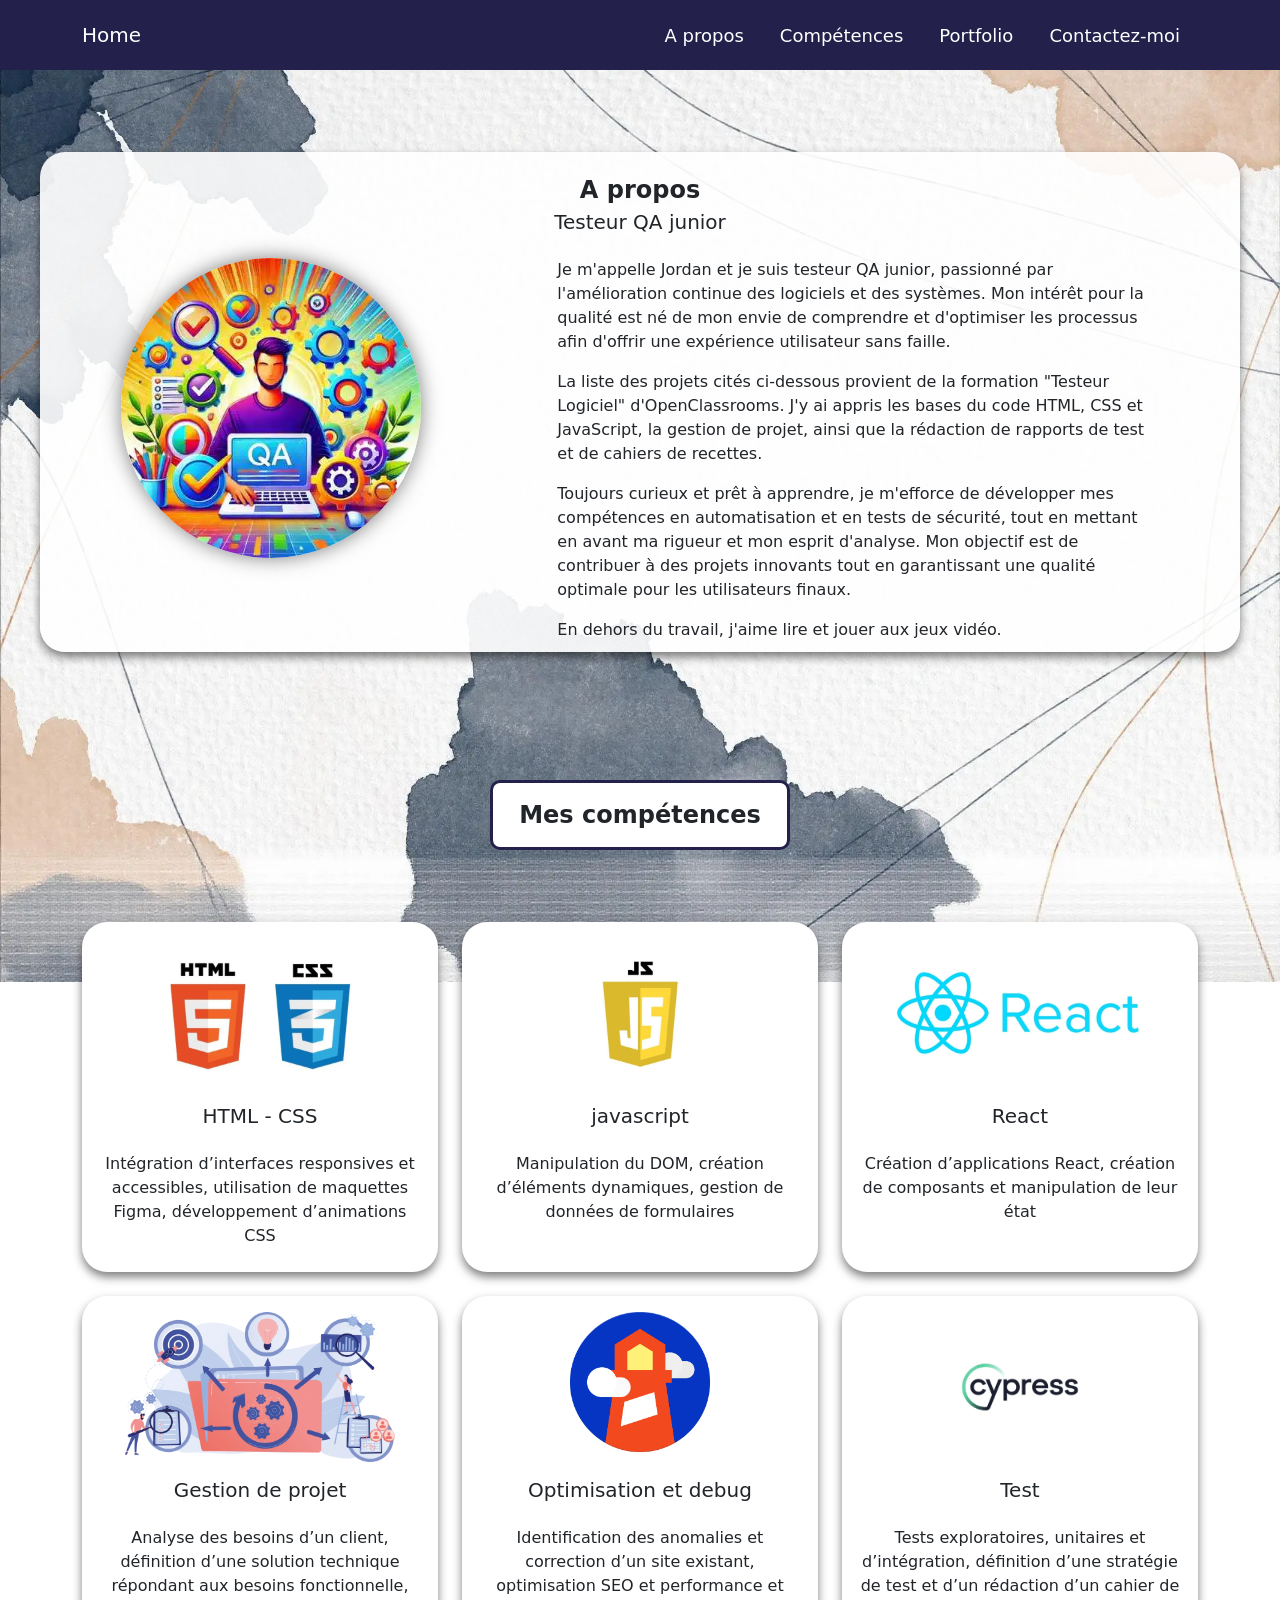
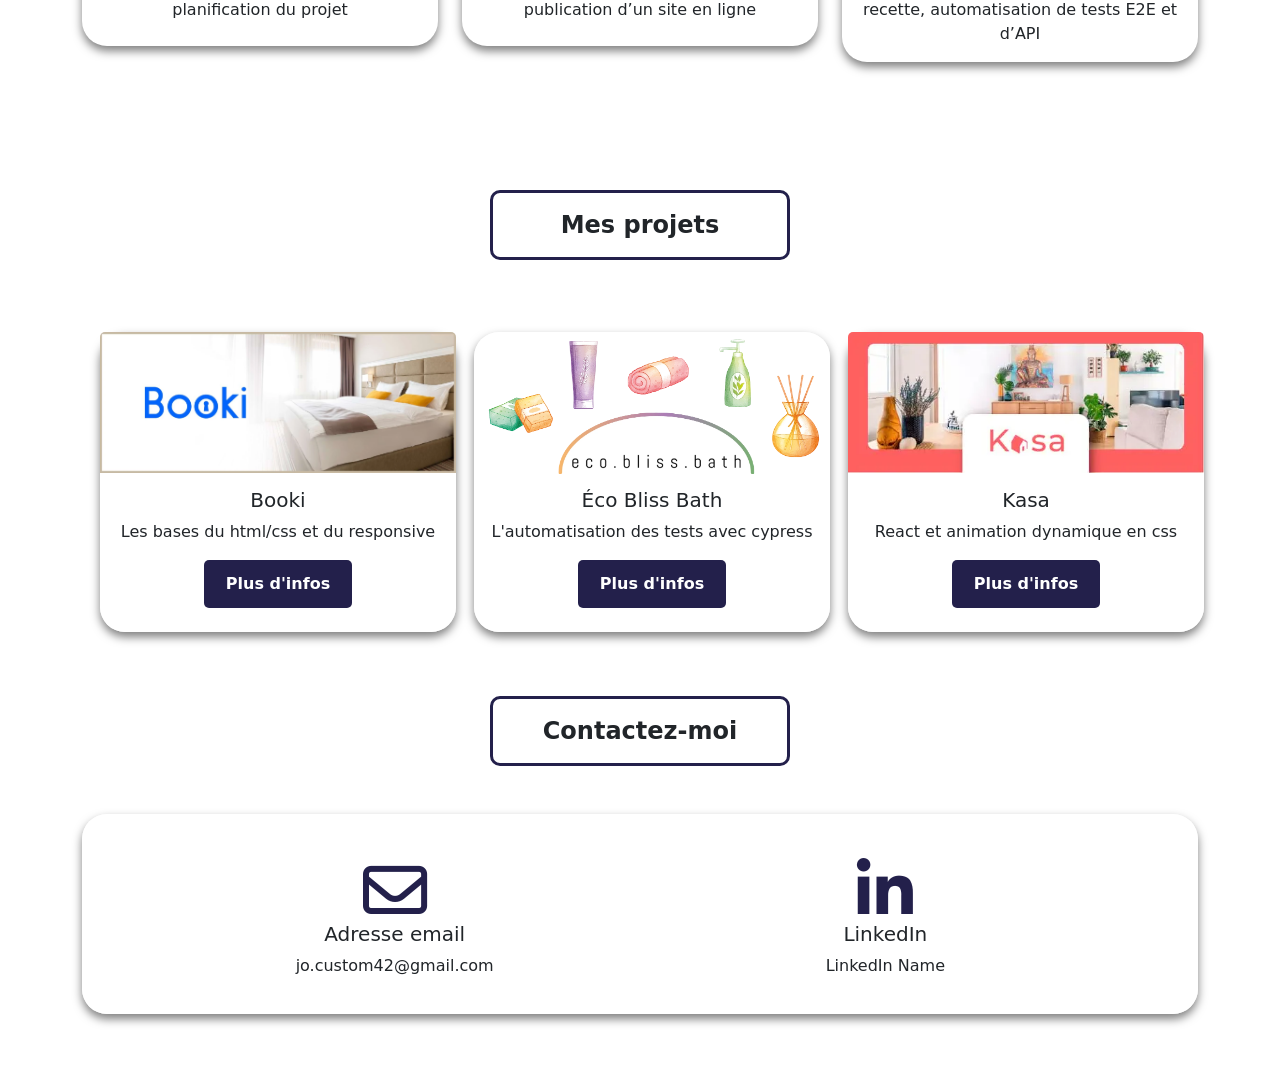
==== index.html @ 62132d64 "Update index.html" ====
<!DOCTYPE html>
<html lang="fr">
<head>
    <title>Portfolio de Jordan</title>
    <meta charset="utf-8">
    <meta name="viewport" content="width=device-width, initial-scale=1">
    <link rel="stylesheet" href="https://cdn.jsdelivr.net/npm/bootstrap@5.1.3/dist/css/bootstrap.min.css" media="print" onload="this.media='all'">
    <link rel="stylesheet" href="https://cdnjs.cloudflare.com/ajax/libs/font-awesome/6.0.0-beta3/css/all.min.css" media="print" onload="this.media='all'">
    <link rel="stylesheet" href="style.css">
    <meta
    name="description"
    content="portfolio qui à pour but de montrer les compétences apprise">
</head>
<body>
    <!-- navbar -->
    <nav class="navbar navbar-expand-lg fixed-top navbar-dark navbarScroll">
        <div class="container">
            <a class="navbar-brand" href="index.html">Home</a>
            <button class="navbar-toggler" type="button" data-bs-toggle="collapse"
                data-bs-target="#navbarSupportedContent" aria-controls="navbarSupportedContent" aria-expanded="false"
                aria-label="Toggle navigation">
                <span class="navbar-toggler-icon"></span>
            </button>
            <div class="collapse navbar-collapse" id="navbarSupportedContent">
                <ul class="navbar-nav ms-auto">
                    <li class="nav-item">
                        <a class="nav-link" href="#about">A propos</a>
                    </li>
                    <li class="nav-item">
                        <a class="nav-link" href="#skills">Compétences</a>
                    </li>
                    <li class="nav-item">
                        <a class="nav-link" href="#portfolio">Portfolio</a>
                    </li>
                    <li class="nav-item">
                        <a class="nav-link" href="#contact">Contactez-moi</a>
                    </li>
                </ul>

            </div>
        </div>
    </nav>
    <!-- about section-->
    <section class="about-container" id="about">
        <div class="container-custom mt-4 pt-4">
            <h2 class="text-center">A propos</h2>
            <h3 class="text-center">Testeur QA junior</h3>
            <div class="about row mt-4">
                <div class="col-lg-4">
                    <img src="./assets/images/profil-picture.webp" class="imageAboutPage" alt="photo de profil">
                </div>
                <div class="about-text row mt-3">
                    <p>
                        Je m'appelle Jordan et je suis testeur QA junior, passionné par l'amélioration continue des logiciels et des systèmes. Mon intérêt pour la qualité est né de mon envie de comprendre et d'optimiser les processus afin d'offrir une expérience utilisateur sans faille.  
                    </p>
                    <p>
                        La liste des projets cités ci-dessous provient de la formation "Testeur Logiciel" d'OpenClassrooms. J'y ai appris les bases du code HTML, CSS et JavaScript, la gestion de projet, ainsi que la rédaction de rapports de test et de cahiers de recettes.  
                    </p>
                    <p>
                        Toujours curieux et prêt à apprendre, je m'efforce de développer mes compétences en automatisation et en tests de sécurité, tout en mettant en avant ma rigueur et mon esprit d'analyse. Mon objectif est de contribuer à des projets innovants tout en garantissant une qualité optimale pour les utilisateurs finaux.  
                    </p>
                    <p>
                        En dehors du travail, j'aime lire et jouer aux jeux vidéo.  
                    </p>
                </div>
            </div>
        </div>
    </section>
    <!-- skills section-->
    <section id="skills">
        <div class="title-container container">
            <h2 class="text-center">Mes compétences</h2>
        </div>
    </section>
    <!-- portfolio section-->
    <section id="portfolio">
        <div class="container mt-3 title-container">
            <h2 class="text-center">Mes projets</h2>
        </div>
    </section>
    <footer>
    <!-- contact section-->
        <section id="contact">
            <div class="container mt-3 contactContent title-container ">
                <h2 class="text-center">Contactez-moi</h2>
                <div class="row contact-container">
                    <div class="col-lg-4 mt-4 contactColumn">
                        <a href="mailto:jo.custom42@gmail.com" aria-label="Envoyer un email à Jordan">
                            <i class="fa-regular fa-envelope fa-4x" aria-hidden="true"></i>
                        </a>
                        <h4>Adresse email</h4>
                        <p>jo.custom42@gmail.com</p>
                    </div>
                    <div class="col-lg-4 mt-4 contactColumn">
                        <i class="fa-brands fa-linkedin-in fa-4x"></i>
                        <h4>LinkedIn</h4>
                        <p>LinkedIn Name</p>
                    </div>
                </div>
            </div>
        </section>
    </footer>
    <!-- load javascript after loading all html content -->
    <script src="script/script.js" defer></script>

</body>

</html>
---- style.css ----
/******* GENERAL *******/

body {
    max-width: 1440px;
    margin: auto;
    padding: 0;
    background-image: url('./assets/images/background.webp');
    background-attachment: fixed; 
    background-size: cover;     
    background-position: center; 
    background-repeat: no-repeat; 
}
body h1, h2 {
    font-weight: 800;
    font-size: 24px;
}
body h3, h4, h5 {
    font-weight: 500;
    font-size: 20px;
}
/* spacing on all sections */
#about,
#skills,
#portfolio,
#contact
#Aperçu {
    margin-top: 4rem;
    margin-bottom: 4rem;
    padding-top: 4rem;
}
#skills h2,
#portfolio h2,
#contact h2, #Aperçu h2 {
    margin-bottom: 3rem;
}
#contact {
    padding-bottom: 4rem;
}
/* display background dark color on navbar scroll */
.navbarScroll.navbarDark {
    background-color: #23204b;
}
.navbar {
    margin: auto;
    margin-bottom: 25px;
    height: 70px;
    max-width: 1440px;
    background-color: #23204b;
}
.navbar-dark .navbar-nav .nav-link {
    color: white;
    margin: 0px 10px 0px 10px;
    font-size: 18px;
    font-weight: 400;
}
/* hero background image */
/* text css above hero image*/
.hero_title {
    font-size: 30px;
}
.hero_desc {
    font-size: 20px;
}
.hero-text {
    text-align: center;
    position: absolute;
    top: 50%;
    left: 50%;
    transform: translate(-50%, -50%);
    color: white;
}

/* about */
.imageAboutPage {
    height: 300px;
    width: 300px;
    border-radius: 50%;
    box-shadow: 0 0 20px rgba(0, 0, 0, 0.5);
}
#about .mt-3 {
    margin-top: 0px !important;
}
.about {
    display: flex;
    flex-direction: row;
    justify-content: space-around;
}
.about-text {
    max-width: 650px;
}
.container-custom {
    margin: auto;
    height: 500px;
    max-width: 1200px;
    background-color: rgba(255, 255, 255, 0.9);
    border-radius: 25px;
    box-shadow: 0 5px 10px rgba(0, 0, 0, 0.5);

}
.container-custom h2 {
    margin-bottom: 5px;
}
/* skills */
.title-container h2 {
    flex-wrap: wrap;
    align-items: center;
    display: flex;
    justify-content: center;
    margin: auto;
    height: 70px;
    width: 300px;
    background-color: rgba(255, 255, 255, 1);
    border-radius: 10px;
    border-style: solid;
    border-color: #23204b;

}
.skills-bloc {
    width: 33.333%;
}
.skillsText.card {
    height: 350px;
    cursor: pointer;
}
.skillsText img {
    width: 100%;
    height: 150px;
    object-fit: contain;
}
.card-title {
    margin-top: 15px;
    text-align: center;
}
.card-body {
    display: flex;
    flex-direction: column;
    background-color: white;
    box-shadow: 0 5px 10px rgba(0, 0, 0, 0.5);
    border-radius: 25px;
}
.card {
    background-color: transparent;
    border: none;
}
.card-text {
    text-align: center;
}
.skillsText.card {
    cursor:auto;
}
/* portfolio */
.portfolio-container {
    width: 356px;
    height: 300px;
    background-color: rgba(255, 255, 255, 0.9);
    border-radius: 25px;
    box-shadow: 0 5px 10px rgba(0, 0, 0, 0.5);

}
#portfolio p {
    text-align: center;
}
.img-container {
    width: 356px;
    height: 141px;
}
.text-center {
    margin-bottom: 10px;
}
.btn-animated {
    display: inline-block;
    padding: 10px 20px;
    font-size: 16px;
    font-weight: bold;
    color: white; 
    background-color: #23204b; 
    text-decoration: none;
    text-align: center;
    border: 2px solid transparent;
    border-radius: 5px;
    position: relative;
    overflow: hidden; 
    transition: color 0.4s ease, background-color 0.4s ease, border 0.4s ease;
    z-index: 1; 
}

.btn-animated::before {
    content: "";
    position: absolute;
    top: 0;
    left: 50%;
    width: 0;
    height: 100%;
    background-color: white; 
    transform: translateX(-50%);
    transition: width 0.4s ease;
    z-index: -1; 
}

.btn-animated:hover {
    color: #23204b; 
    border: 2px solid #23204b; 
}

.btn-animated:hover::before {
    width: 120%; /* Animation horizontale complète */
}

.btn-animated span {
    position: relative; /* Texte au premier plan */
    z-index: 2;
}

/* footer */
/* contact */
.contactColumn {
    display: flex;
    flex-direction: column;
    align-items: center;
}
.contactColumn i {
    color: #23204b;
}
.contact-container {
    margin: auto;
    height: 200px;
    max-width: 1200px;
    background-color: rgba(255, 255, 255, 0.9);
    border-radius: 25px;
    box-shadow: 0 5px 10px rgba(0, 0, 0, 0.5);
}
.row {
    display: flex;
    align-content: center;
    justify-content: space-evenly;
}
.contact-container a:hover {
    cursor: pointer;
}
.col-lg-4 {
    width: 356px;
}
 /* Page de projet */

.explication-container {
    margin-top: 120px;
    margin-bottom: 50px;
}
.info-btn {
    display: flex;
    align-items: center;
    justify-content: space-evenly;
    margin-bottom: 40px;
}
.info-btn a {
    width: 280px;
}








 /* Caroussel */
.caroussel-container {
    margin-bottom: 50px;
}
 #Slider {
    background-color: transparent;
    border-radius: 25px;
    width: 800px; /* Ajuste la largeur selon le conteneur */
    height: 700px; /* Ajuste la hauteur selon le conteneur */
    overflow: hidden; /* Empêche les débordements */
    position: relative; /* Positionne le contenu */
    display: flex;
    align-items: center;
    justify-content: center;
}

.imgslide {
    max-width: 100%; /* Limite la largeur à celle du slider */
    max-height: 100%; /* Limite la hauteur à celle du slider */
    object-fit: cover; /* Ajuste l'image sans la déformer */
    object-position: center; /* Centre l'image */
    transition: opacity 0.3s ease; /* Transition pour un effet visuel */
}

 .imgslide {
	display: none;
}

.imgslide.active {
	margin: auto;
	display: block;
}

#banner {
	display: flex;
	flex-direction: column;
	align-items: center;
	justify-content: center;
	width: 100%;
	max-width: 1440px;
	min-height: 470px;
	position: relative;
	margin: auto;
}
.banner-img {
	position: absolute;
	width: 100%;
	height: 100%;
	z-index: -1;
	object-fit: cover;
	object-position: center;
	margin: auto;
}
#banner .arrow {
	position: absolute;
}

#banner .arrow_left {
    height: 100px;
	left: 130px;
	cursor: pointer;
}
#banner .arrow_right {
    height: 100px;
	right: 130px;
	cursor: pointer;
}
 .dot {
    width: 15px;
    height: 15px;
    background-color: black;
    border-radius: 50%;
    display: inline-block;
    margin: 15px;
    cursor: pointer;
    transition: background-color 0.3s ease;
}

.dot.active {
    background-color: white;
    box-shadow: 0 5px 10px rgba(0, 0, 0, 0.5);
}
#banner .caption {
	font-family: 'Roboto Slab', sans-serif;
	font-weight: 900;
	font-size: 50px;
	line-height: 66px;
	color: white;
	text-shadow: 0 4px 4px rgba(0, 0, 0, 0.25);
	text-align: center;
}
#banner span {
	display: block;
	font-weight: 400;
	font-size: 30px;
}
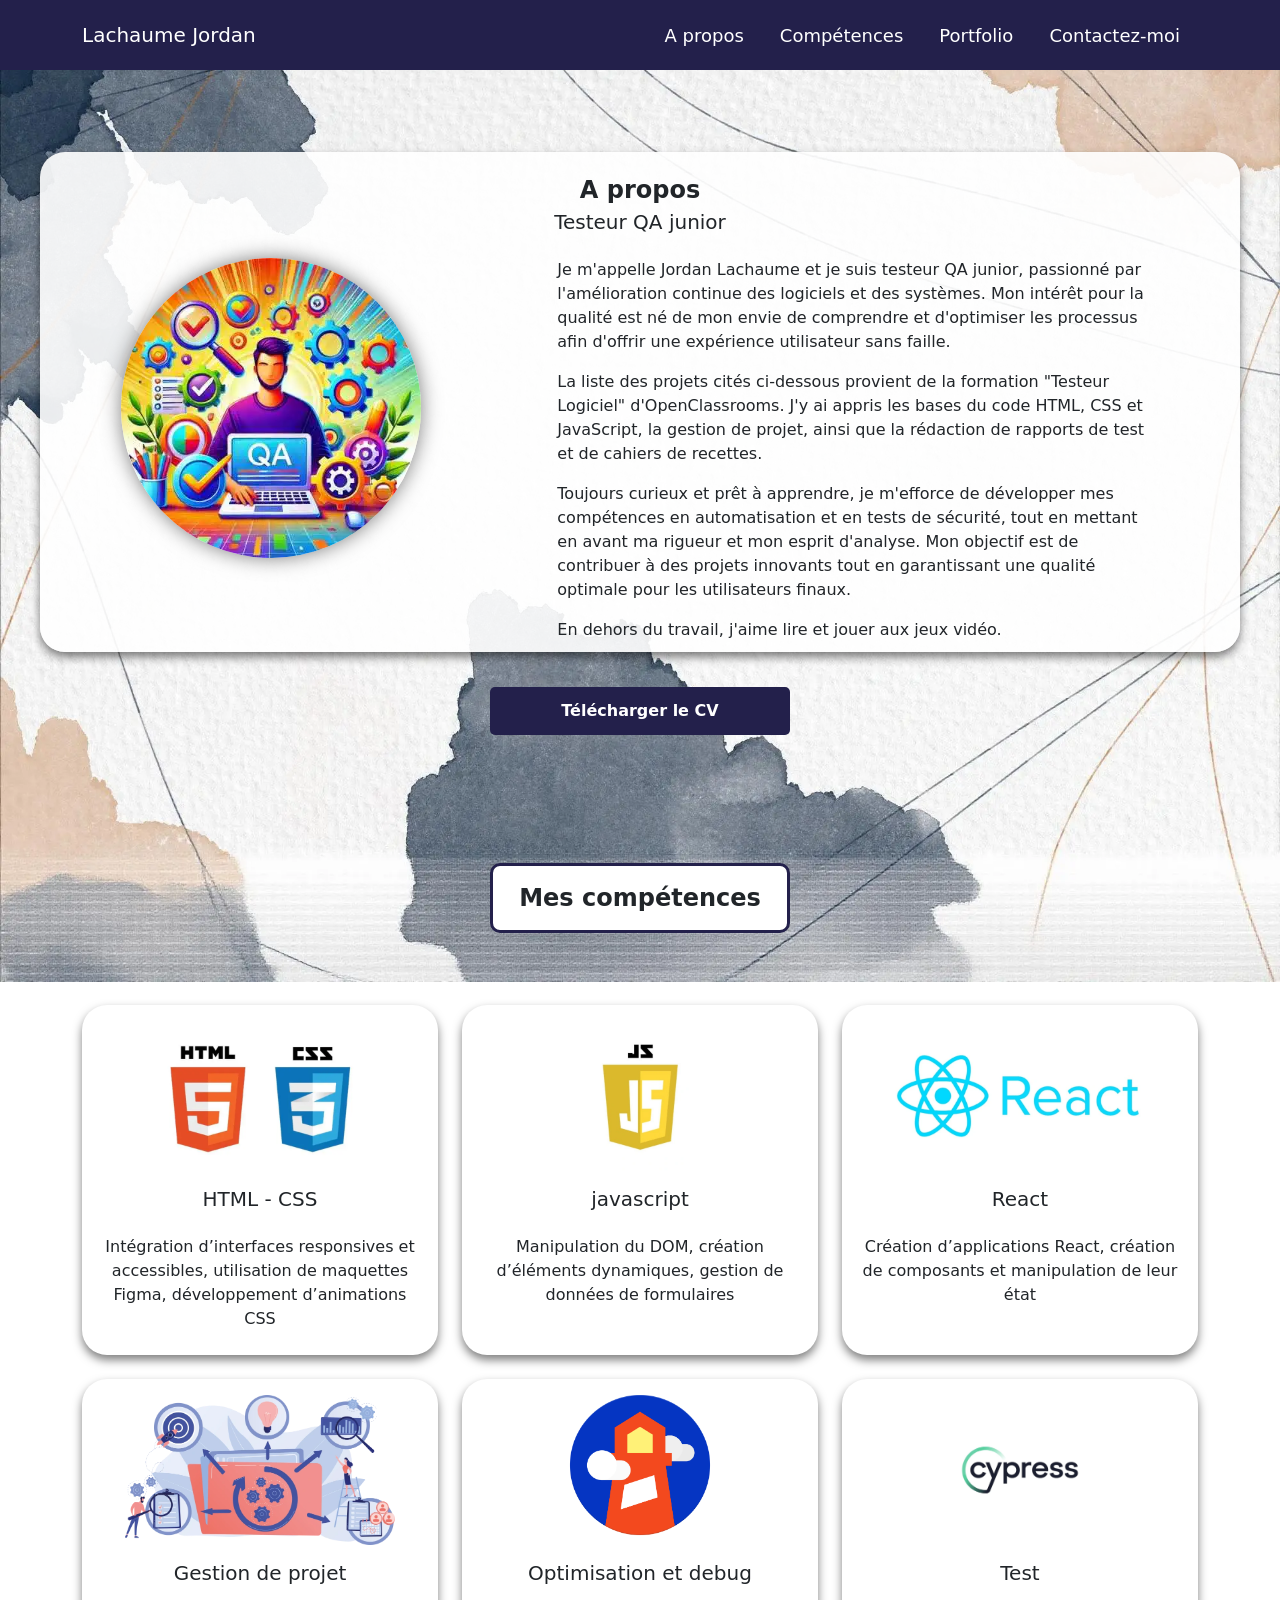
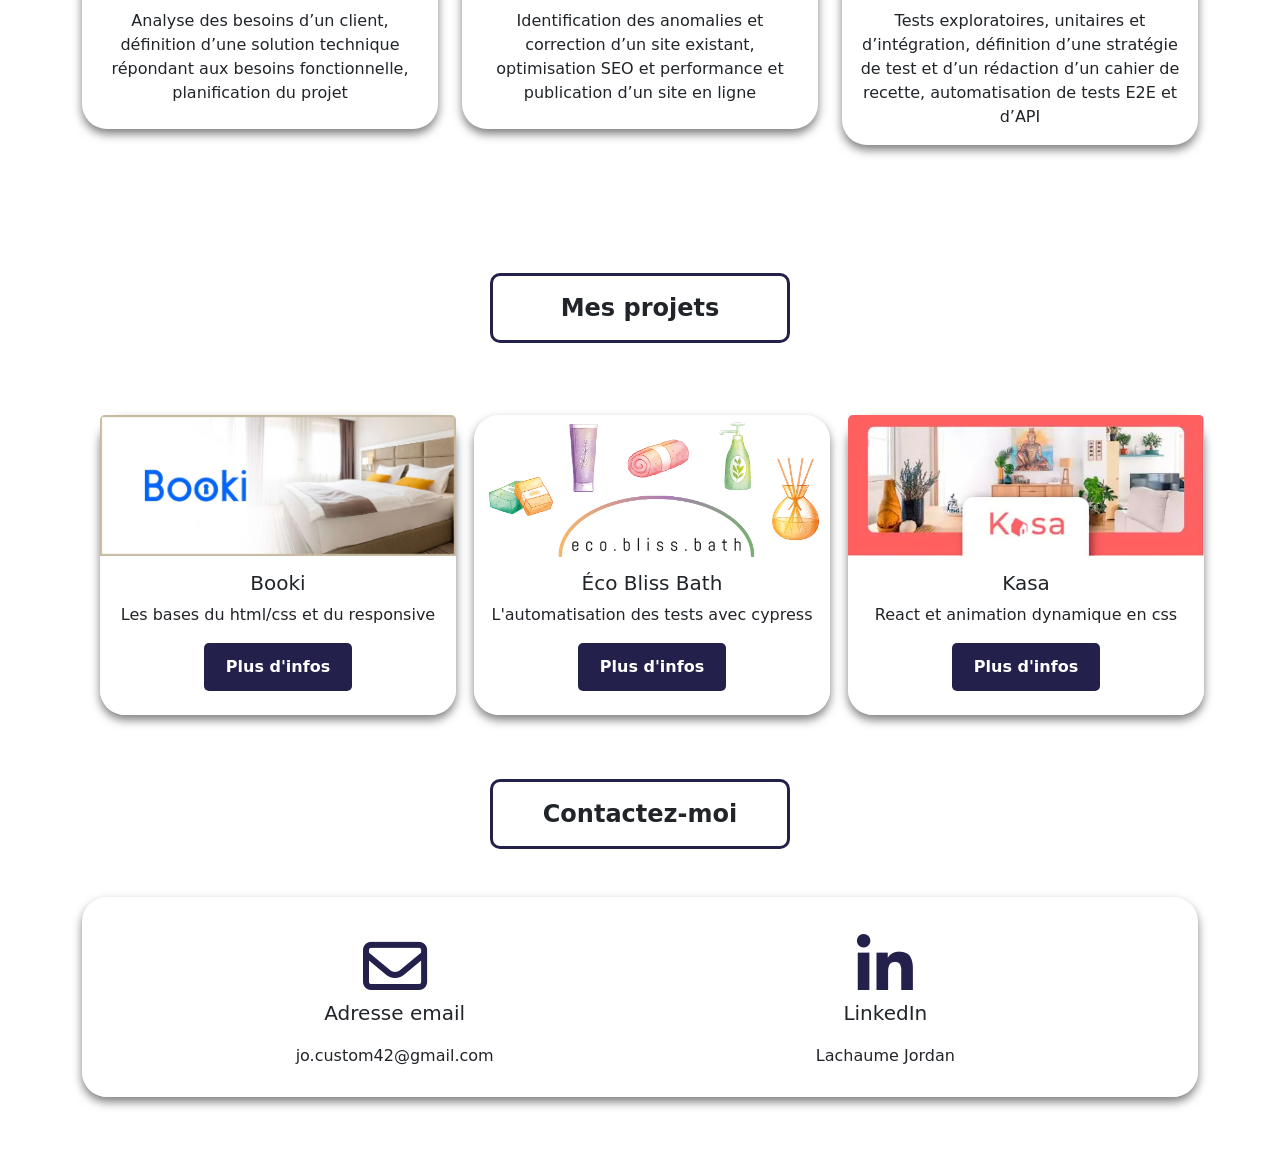
==== commit bb3cea59: "Add files via upload" ====
--- a/index.html
+++ b/index.html
@@ -15,7 +15,7 @@
     <!-- navbar -->
     <nav class="navbar navbar-expand-lg fixed-top navbar-dark navbarScroll">
         <div class="container">
-            <a class="navbar-brand" href="index.html">Home</a>
+            <a class="navbar-brand" href="index.html">Lachaume Jordan</a>
             <button class="navbar-toggler" type="button" data-bs-toggle="collapse"
                 data-bs-target="#navbarSupportedContent" aria-controls="navbarSupportedContent" aria-expanded="false"
                 aria-label="Toggle navigation">
@@ -51,7 +51,7 @@
                 </div>
                 <div class="about-text row mt-3">
                     <p>
-                        Je m'appelle Jordan et je suis testeur QA junior, passionné par l'amélioration continue des logiciels et des systèmes. Mon intérêt pour la qualité est né de mon envie de comprendre et d'optimiser les processus afin d'offrir une expérience utilisateur sans faille.  
+                        Je m'appelle Jordan Lachaume et je suis testeur QA junior, passionné par l'amélioration continue des logiciels et des systèmes. Mon intérêt pour la qualité est né de mon envie de comprendre et d'optimiser les processus afin d'offrir une expérience utilisateur sans faille.  
                     </p>
                     <p>
                         La liste des projets cités ci-dessous provient de la formation "Testeur Logiciel" d'OpenClassrooms. J'y ai appris les bases du code HTML, CSS et JavaScript, la gestion de projet, ainsi que la rédaction de rapports de test et de cahiers de recettes.  
@@ -64,6 +64,11 @@
                     </p>
                 </div>
             </div>
+        </div>
+        <div class="cv-btn">
+        <a href="./assets/files/CV.pdf" download="cv.pdf" class="btn-animated">
+            Télécharger le CV
+        </a>
         </div>
     </section>
     <!-- skills section-->
@@ -85,24 +90,27 @@
                 <h2 class="text-center">Contactez-moi</h2>
                 <div class="row contact-container">
                     <div class="col-lg-4 mt-4 contactColumn">
-                        <a href="mailto:jo.custom42@gmail.com" aria-label="Envoyer un email à Jordan">
-                            <i class="fa-regular fa-envelope fa-4x" aria-hidden="true"></i>
+                        <a href="mailto:jo.custom42@gmail.com">
+                            <i class="fa-regular fa-envelope fa-4x"></i>
                         </a>
-                        <h4>Adresse email</h4>
+                        <p class="contact-title">Adresse email</p>
                         <p>jo.custom42@gmail.com</p>
                     </div>
                     <div class="col-lg-4 mt-4 contactColumn">
-                        <i class="fa-brands fa-linkedin-in fa-4x"></i>
-                        <h4>LinkedIn</h4>
-                        <p>LinkedIn Name</p>
+                        <a href="www.linkedin.com/in/jordan-lachaume-142993343">
+                            <i class="fa-brands fa-linkedin-in fa-4x"></i>
+                            </a>
+                            <p class="contact-title">LinkedIn</p>
+                        <p>Lachaume Jordan</p>
                     </div>
                 </div>
             </div>
         </section>
     </footer>
-    <!-- load javascript after loading all html content -->
+    <!-- load javascript after loading all html content -->    
+    <script src="https://cdn.jsdelivr.net/npm/bootstrap@5.3.0-alpha1/dist/js/bootstrap.bundle.min.js" defer></script>
     <script src="script/script.js" defer></script>
 
 </body>
 
-</html>
+</html>
--- a/style.css
+++ b/style.css
@@ -76,6 +76,7 @@
     width: 300px;
     border-radius: 50%;
     box-shadow: 0 0 20px rgba(0, 0, 0, 0.5);
+    object-fit: cover;
 }
 #about .mt-3 {
     margin-top: 0px !important;
@@ -99,6 +100,14 @@
 }
 .container-custom h2 {
     margin-bottom: 5px;
+}
+.cv-btn {
+    display: flex;
+    justify-content: center;
+    margin-top: 35px;
+}
+.cv-btn a {
+    width: 300px;
 }
 /* skills */
 .title-container h2 {
@@ -213,6 +222,10 @@
 
 /* footer */
 /* contact */
+.contact-title {
+    font-weight: 500;
+    font-size: 20px;
+}
 .contactColumn {
     display: flex;
     flex-direction: column;
@@ -254,6 +267,16 @@
 }
 .info-btn a {
     width: 280px;
+}
+.imageAboutPage-eco {
+    height: 280px;
+    padding: 10px;
+}
+.imageAboutPage-container {
+    height: 300px;
+    width: 300px;
+    border-radius: 50%;
+    box-shadow: 0 0 20px rgba(0, 0, 0, 0.5);
 }
 
 
@@ -359,3 +382,156 @@
 	font-weight: 400;
 	font-size: 30px;
 }
+
+@media  (max-width: 767.99px) {
+
+body {
+    max-width: 767.99px;
+    padding: 10px;
+    display: flex;
+    flex-direction: column;
+}
+.navbar-nav {
+    background-color: #23204b;
+    width: 100%;
+    margin-top: 10px;
+}
+.navbar {
+    max-width: 767.99px;
+    margin: 0;
+}
+.container-custom {
+    height: 100%;
+}
+
+#skills, #portfolio {
+    margin-top: 5px;
+    padding: 0;
+}
+.title-container {
+    max-width: 768px;
+}
+.skills-bloc{
+    width: 200px;
+}
+.skillsText.card {
+    width: 200px;
+    height: 450px;
+}
+#portfolio .row {
+    flex-direction: column;
+}
+#portfolio .col-lg-4{
+    width: 500px;
+}
+.portfolio-container{
+    width: 500px;
+}
+.card {
+    align-items: center;
+}
+.contact-container {
+    height: 100%;
+}
+.title-container h2 {
+    width: 100%;
+}
+/* Page des projets */
+#banner {
+    width: 80%;
+    height: 400px;
+}
+#Slider {
+    width: 100%;
+}
+#banner .arrow_right{
+    right: -50px;
+    height: 50px;
+}
+#banner .arrow_left{
+    left: -50px;
+    height: 50px;
+}
+
+}
+
+@media  (max-width: 426px) {
+body {
+    max-width: 425px;
+    width: 100%;
+    margin: auto;
+}
+.container-custom {
+    max-width: 425px;
+    width: 100%;
+}
+.navbar {
+    width: 100%;
+    margin: 0;
+    max-width: 425px;
+}
+.portfolio-container {
+    width: 100%;
+}
+.img-container {
+    width: 100%;
+}
+#skills h2, #portfolio h2, #contact h2, #Aperçu h2 {
+    margin: auto;
+}
+.imageAboutPage{
+    width: 200px;
+    height: 200px;
+    margin: auto;
+}
+.col-lg-4 {
+    width: 200px;
+    margin-bottom: 10px;
+}
+.skillsText.card {
+    width: 100%;
+    height: 400px;
+}
+.skills-bloc {
+    width: 100%;
+}
+.title-container{
+    max-width: 426px;
+}
+.contact-container{
+    height: 100%;
+}
+#contact .text-center {
+    margin-bottom: 25px;
+}
+.info-btn {
+    display: flex;
+    flex-direction: column;
+}
+.info-btn a {
+    margin-bottom: 25px;
+}
+.about-text {
+    width: 90%;
+}
+.imageAboutPage-eco {
+    width: 180px;
+    height: 180px;
+}
+.col-lg-4-eco {
+    width: 200px;
+    height: 200px;
+    display: flex;
+    justify-content: center;
+}
+}
+
+@media  (max-width: 320px) {
+
+.navbar {
+    max-width: 320px;
+}
+.text-center {
+    margin-right: 15px;
+}
+}
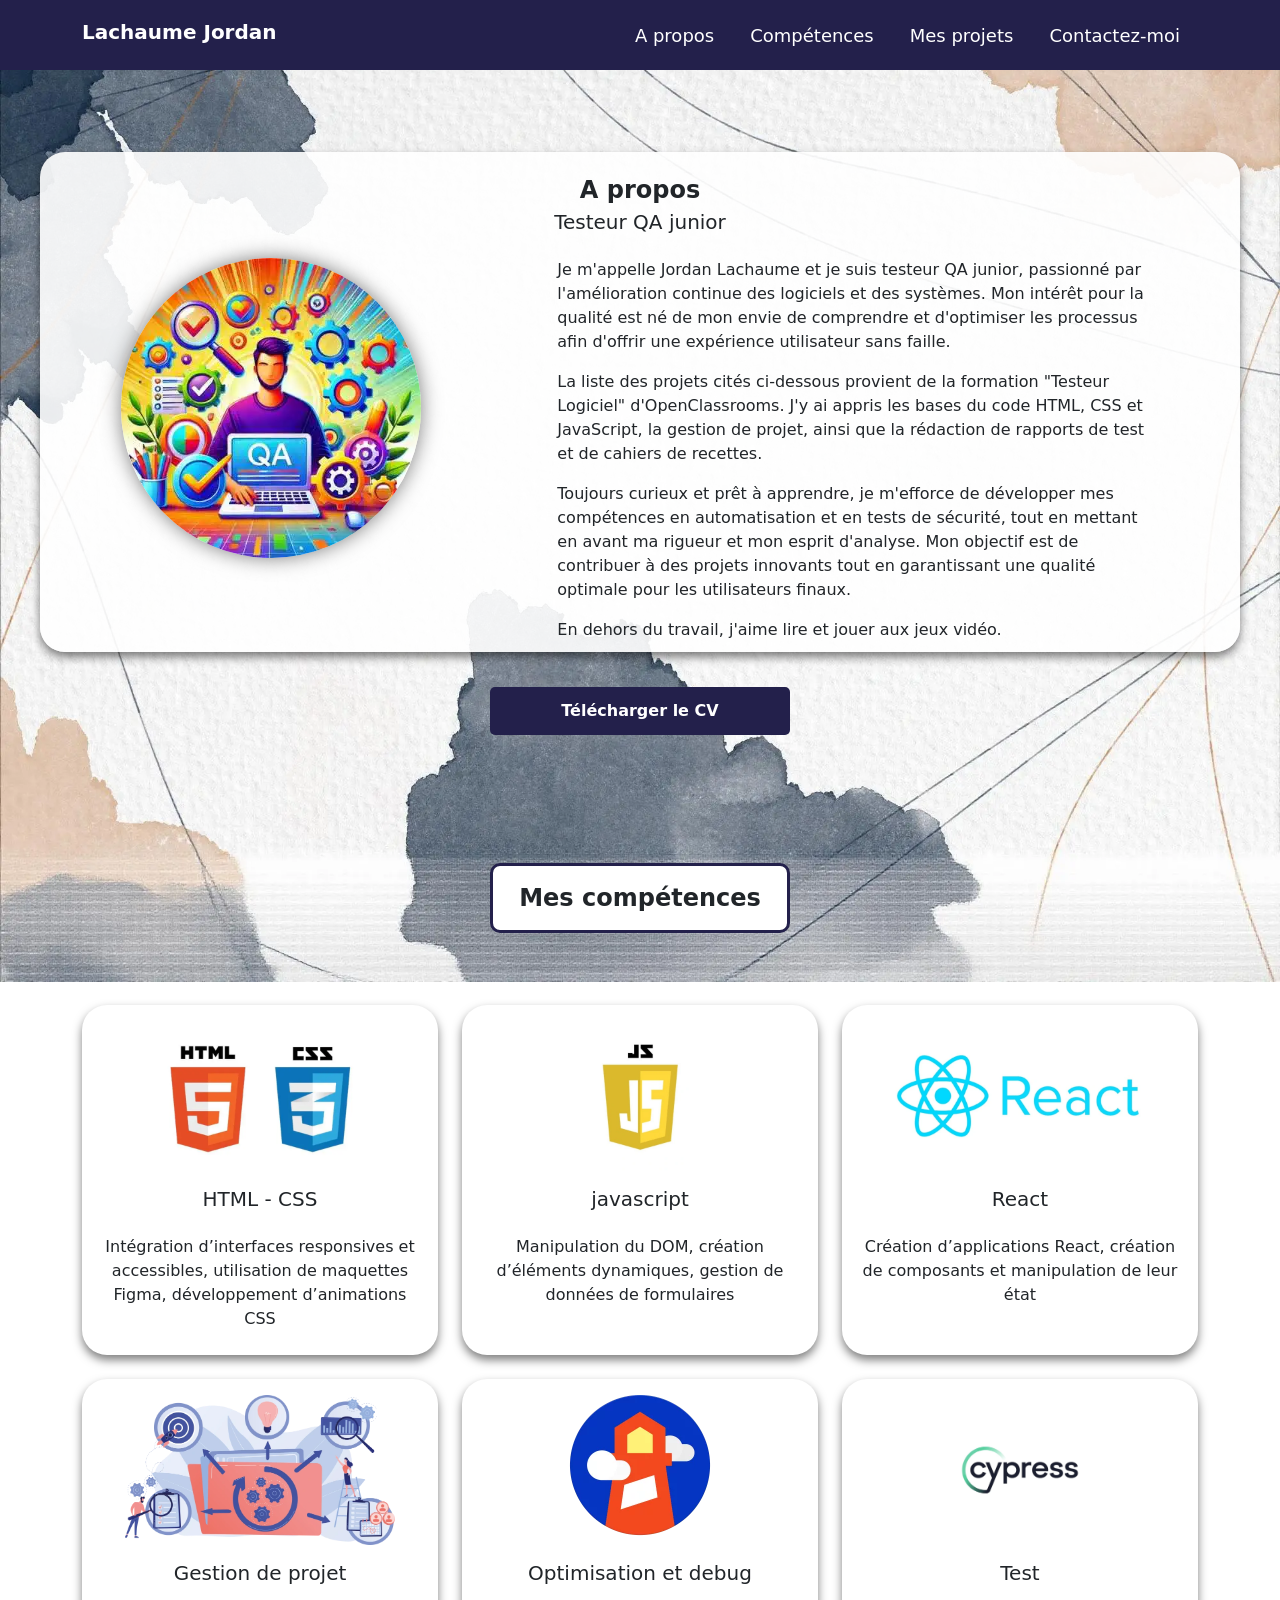
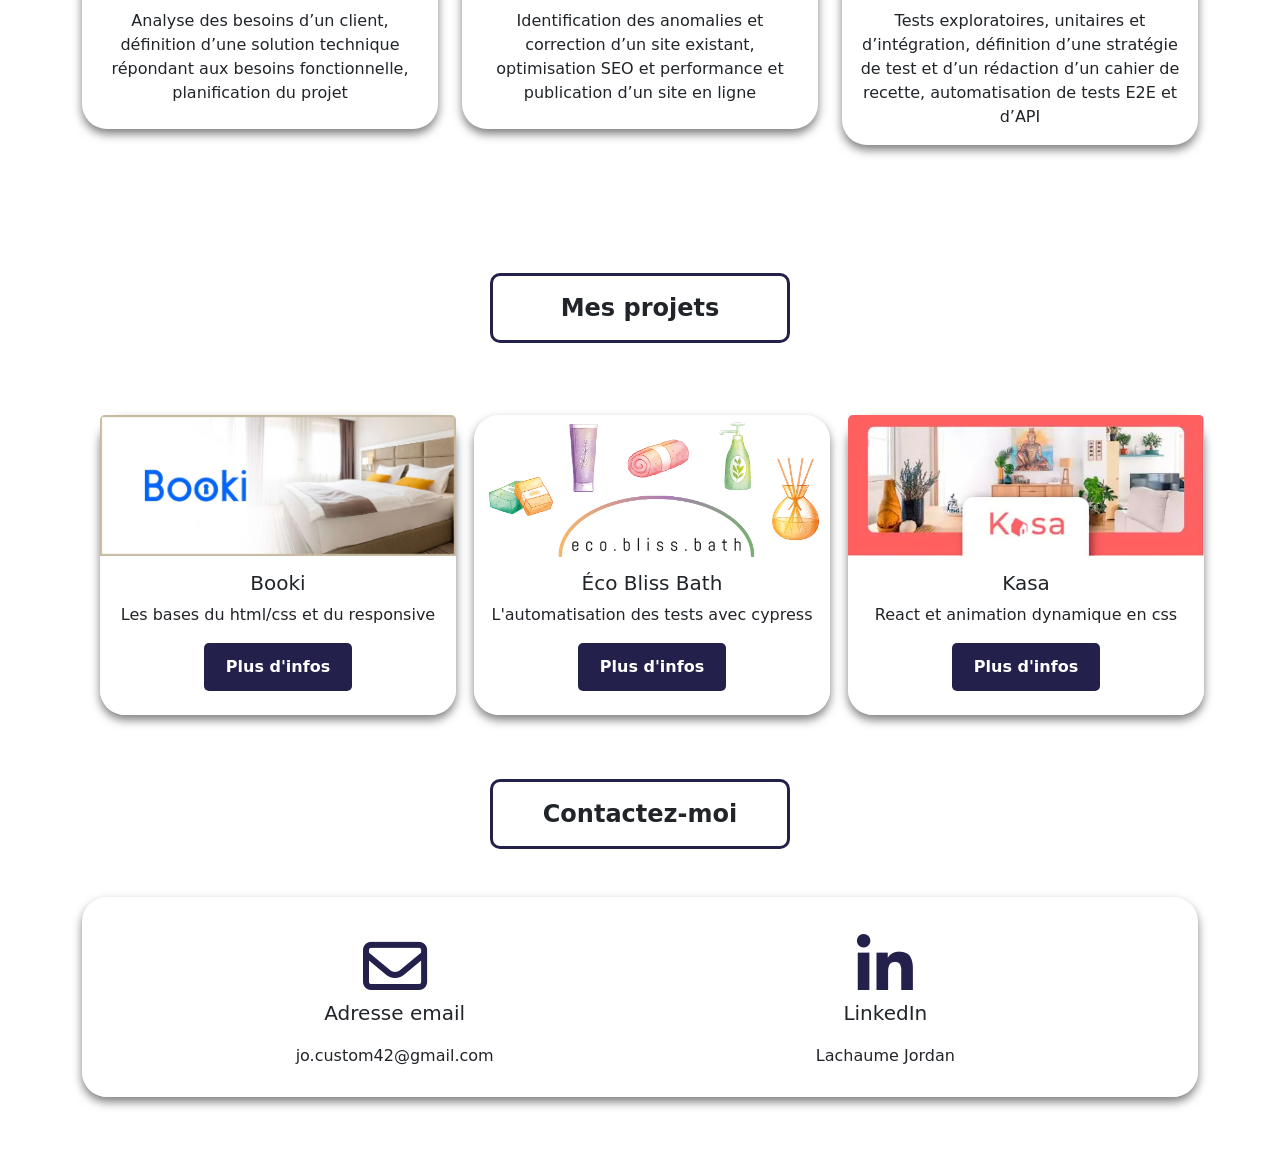
==== commit d498ba5e: "Add files via upload mise à jour diverse, poids des images, sémentique html, accessibilité" ====
--- a/index.html
+++ b/index.html
@@ -12,77 +12,83 @@
     content="portfolio qui à pour but de montrer les compétences apprise">
 </head>
 <body>
-    <!-- navbar -->
-    <nav class="navbar navbar-expand-lg fixed-top navbar-dark navbarScroll">
-        <div class="container">
-            <a class="navbar-brand" href="index.html">Lachaume Jordan</a>
-            <button class="navbar-toggler" type="button" data-bs-toggle="collapse"
-                data-bs-target="#navbarSupportedContent" aria-controls="navbarSupportedContent" aria-expanded="false"
-                aria-label="Toggle navigation">
-                <span class="navbar-toggler-icon"></span>
-            </button>
-            <div class="collapse navbar-collapse" id="navbarSupportedContent">
-                <ul class="navbar-nav ms-auto">
-                    <li class="nav-item">
-                        <a class="nav-link" href="#about">A propos</a>
-                    </li>
-                    <li class="nav-item">
-                        <a class="nav-link" href="#skills">Compétences</a>
-                    </li>
-                    <li class="nav-item">
-                        <a class="nav-link" href="#portfolio">Portfolio</a>
-                    </li>
-                    <li class="nav-item">
-                        <a class="nav-link" href="#contact">Contactez-moi</a>
-                    </li>
-                </ul>
+    <header>
+        <!-- navbar -->
+        <nav class="navbar navbar-expand-lg fixed-top navbar-dark navbarScroll">
+            <div class="container">
+                <h1>
+                    <a class="navbar-brand" href="index.html">Lachaume Jordan</a>
+                </h1>
+                <button class="navbar-toggler" type="button" data-bs-toggle="collapse"
+                    data-bs-target="#navbarSupportedContent" aria-controls="navbarSupportedContent" aria-expanded="false"
+                    aria-label="Toggle navigation">
+                    <span class="navbar-toggler-icon"></span>
+                </button>
+                <div class="collapse navbar-collapse" id="navbarSupportedContent">
+                    <ul class="navbar-nav ms-auto">
+                        <li class="nav-item">
+                            <a class="nav-link" href="#about">A propos</a>
+                        </li>
+                        <li class="nav-item">
+                            <a class="nav-link" href="#skills">Compétences</a>
+                        </li>
+                        <li class="nav-item">
+                            <a class="nav-link" href="#portfolio">Mes projets</a>
+                        </li>
+                        <li class="nav-item">
+                            <a class="nav-link" href="#contact">Contactez-moi</a>
+                        </li>
+                    </ul>
 
-            </div>
-        </div>
-    </nav>
-    <!-- about section-->
-    <section class="about-container" id="about">
-        <div class="container-custom mt-4 pt-4">
-            <h2 class="text-center">A propos</h2>
-            <h3 class="text-center">Testeur QA junior</h3>
-            <div class="about row mt-4">
-                <div class="col-lg-4">
-                    <img src="./assets/images/profil-picture.webp" class="imageAboutPage" alt="photo de profil">
-                </div>
-                <div class="about-text row mt-3">
-                    <p>
-                        Je m'appelle Jordan Lachaume et je suis testeur QA junior, passionné par l'amélioration continue des logiciels et des systèmes. Mon intérêt pour la qualité est né de mon envie de comprendre et d'optimiser les processus afin d'offrir une expérience utilisateur sans faille.  
-                    </p>
-                    <p>
-                        La liste des projets cités ci-dessous provient de la formation "Testeur Logiciel" d'OpenClassrooms. J'y ai appris les bases du code HTML, CSS et JavaScript, la gestion de projet, ainsi que la rédaction de rapports de test et de cahiers de recettes.  
-                    </p>
-                    <p>
-                        Toujours curieux et prêt à apprendre, je m'efforce de développer mes compétences en automatisation et en tests de sécurité, tout en mettant en avant ma rigueur et mon esprit d'analyse. Mon objectif est de contribuer à des projets innovants tout en garantissant une qualité optimale pour les utilisateurs finaux.  
-                    </p>
-                    <p>
-                        En dehors du travail, j'aime lire et jouer aux jeux vidéo.  
-                    </p>
                 </div>
             </div>
-        </div>
-        <div class="cv-btn">
-        <a href="./assets/files/CV.pdf" download="cv.pdf" class="btn-animated">
-            Télécharger le CV
-        </a>
-        </div>
-    </section>
-    <!-- skills section-->
-    <section id="skills">
-        <div class="title-container container">
-            <h2 class="text-center">Mes compétences</h2>
-        </div>
-    </section>
-    <!-- portfolio section-->
-    <section id="portfolio">
-        <div class="container mt-3 title-container">
-            <h2 class="text-center">Mes projets</h2>
-        </div>
-    </section>
+        </nav>
+    </header>
+    <main>
+        <!-- about section-->
+        <section class="about-container" id="about">
+            <div class="container-custom mt-4 pt-4">
+                <h2 class="text-center">A propos</h2>
+                <h3 class="text-center">Testeur QA junior</h3>
+                <div class="about row mt-4">
+                    <div class="col-lg-4">
+                        <img src="./assets/images/profil-picture.webp" class="imageAboutPage" alt="photo de profil">
+                    </div>
+                    <div class="about-text row mt-3">
+                        <p>
+                            Je m'appelle Jordan Lachaume et je suis testeur QA junior, passionné par l'amélioration continue des logiciels et des systèmes. Mon intérêt pour la qualité est né de mon envie de comprendre et d'optimiser les processus afin d'offrir une expérience utilisateur sans faille.  
+                        </p>
+                        <p>
+                            La liste des projets cités ci-dessous provient de la formation "Testeur Logiciel" d'OpenClassrooms. J'y ai appris les bases du code HTML, CSS et JavaScript, la gestion de projet, ainsi que la rédaction de rapports de test et de cahiers de recettes.  
+                        </p>
+                        <p>
+                            Toujours curieux et prêt à apprendre, je m'efforce de développer mes compétences en automatisation et en tests de sécurité, tout en mettant en avant ma rigueur et mon esprit d'analyse. Mon objectif est de contribuer à des projets innovants tout en garantissant une qualité optimale pour les utilisateurs finaux.  
+                        </p>
+                        <p>
+                            En dehors du travail, j'aime lire et jouer aux jeux vidéo.  
+                        </p>
+                    </div>
+                </div>
+            </div>
+            <div class="cv-btn">
+            <a href="./assets/files/CV.pdf" download="cv.pdf" class="btn-animated">
+                Télécharger le CV
+            </a>
+            </div>
+        </section>
+        <!-- skills section-->
+        <section id="skills">
+            <div class="title-container container">
+                <h2 class="text-center">Mes compétences</h2>
+            </div>
+        </section>
+        <!-- portfolio section-->
+        <section id="portfolio">
+            <div class="container mt-3 title-container">
+                <h2 class="text-center">Mes projets</h2>
+            </div>
+        </section>
+    </main>
     <footer>
     <!-- contact section-->
         <section id="contact">
@@ -90,14 +96,14 @@
                 <h2 class="text-center">Contactez-moi</h2>
                 <div class="row contact-container">
                     <div class="col-lg-4 mt-4 contactColumn">
-                        <a href="mailto:jo.custom42@gmail.com">
+                        <a href="mailto:jo.custom42@gmail.com" aria-label="Envoyer un email à jo.custom42@gmail.com">
                             <i class="fa-regular fa-envelope fa-4x"></i>
                         </a>
                         <p class="contact-title">Adresse email</p>
                         <p>jo.custom42@gmail.com</p>
                     </div>
                     <div class="col-lg-4 mt-4 contactColumn">
-                        <a href="www.linkedin.com/in/jordan-lachaume-142993343">
+                        <a href="www.linkedin.com/in/jordan-lachaume-142993343" aria-label="Voir le profil LinkedIn de Lachaume Jordan">
                             <i class="fa-brands fa-linkedin-in fa-4x"></i>
                             </a>
                             <p class="contact-title">LinkedIn</p>
--- a/style.css
+++ b/style.css
@@ -391,6 +391,9 @@
     display: flex;
     flex-direction: column;
 }
+#about .about-text{
+    margin-top: 25px !important;
+}
 .navbar-nav {
     background-color: #23204b;
     width: 100%;
@@ -411,13 +414,6 @@
 .title-container {
     max-width: 768px;
 }
-.skills-bloc{
-    width: 200px;
-}
-.skillsText.card {
-    width: 200px;
-    height: 450px;
-}
 #portfolio .row {
     flex-direction: column;
 }
@@ -425,10 +421,17 @@
     width: 500px;
 }
 .portfolio-container{
-    width: 500px;
+    width: 90%;
+}
+.img-container{
+    width: 100%;
+    margin-bottom: 20px;
 }
 .card {
     align-items: center;
+}
+.skills-bloc .skillsText.card{
+    height: 420px;
 }
 .contact-container {
     height: 100%;
@@ -455,7 +458,7 @@
 
 }
 
-@media  (max-width: 426px) {
+@media  (max-width: 456px) {
 body {
     max-width: 425px;
     width: 100%;
@@ -476,8 +479,16 @@
 .img-container {
     width: 100%;
 }
+.about-text{
+    margin-top: 25px;
+}
+
 #skills h2, #portfolio h2, #contact h2, #Aperçu h2 {
     margin: auto;
+}
+.skills-bloc .skillsText.card {
+    width: 100%;
+    height: 100%;
 }
 .imageAboutPage{
     width: 200px;
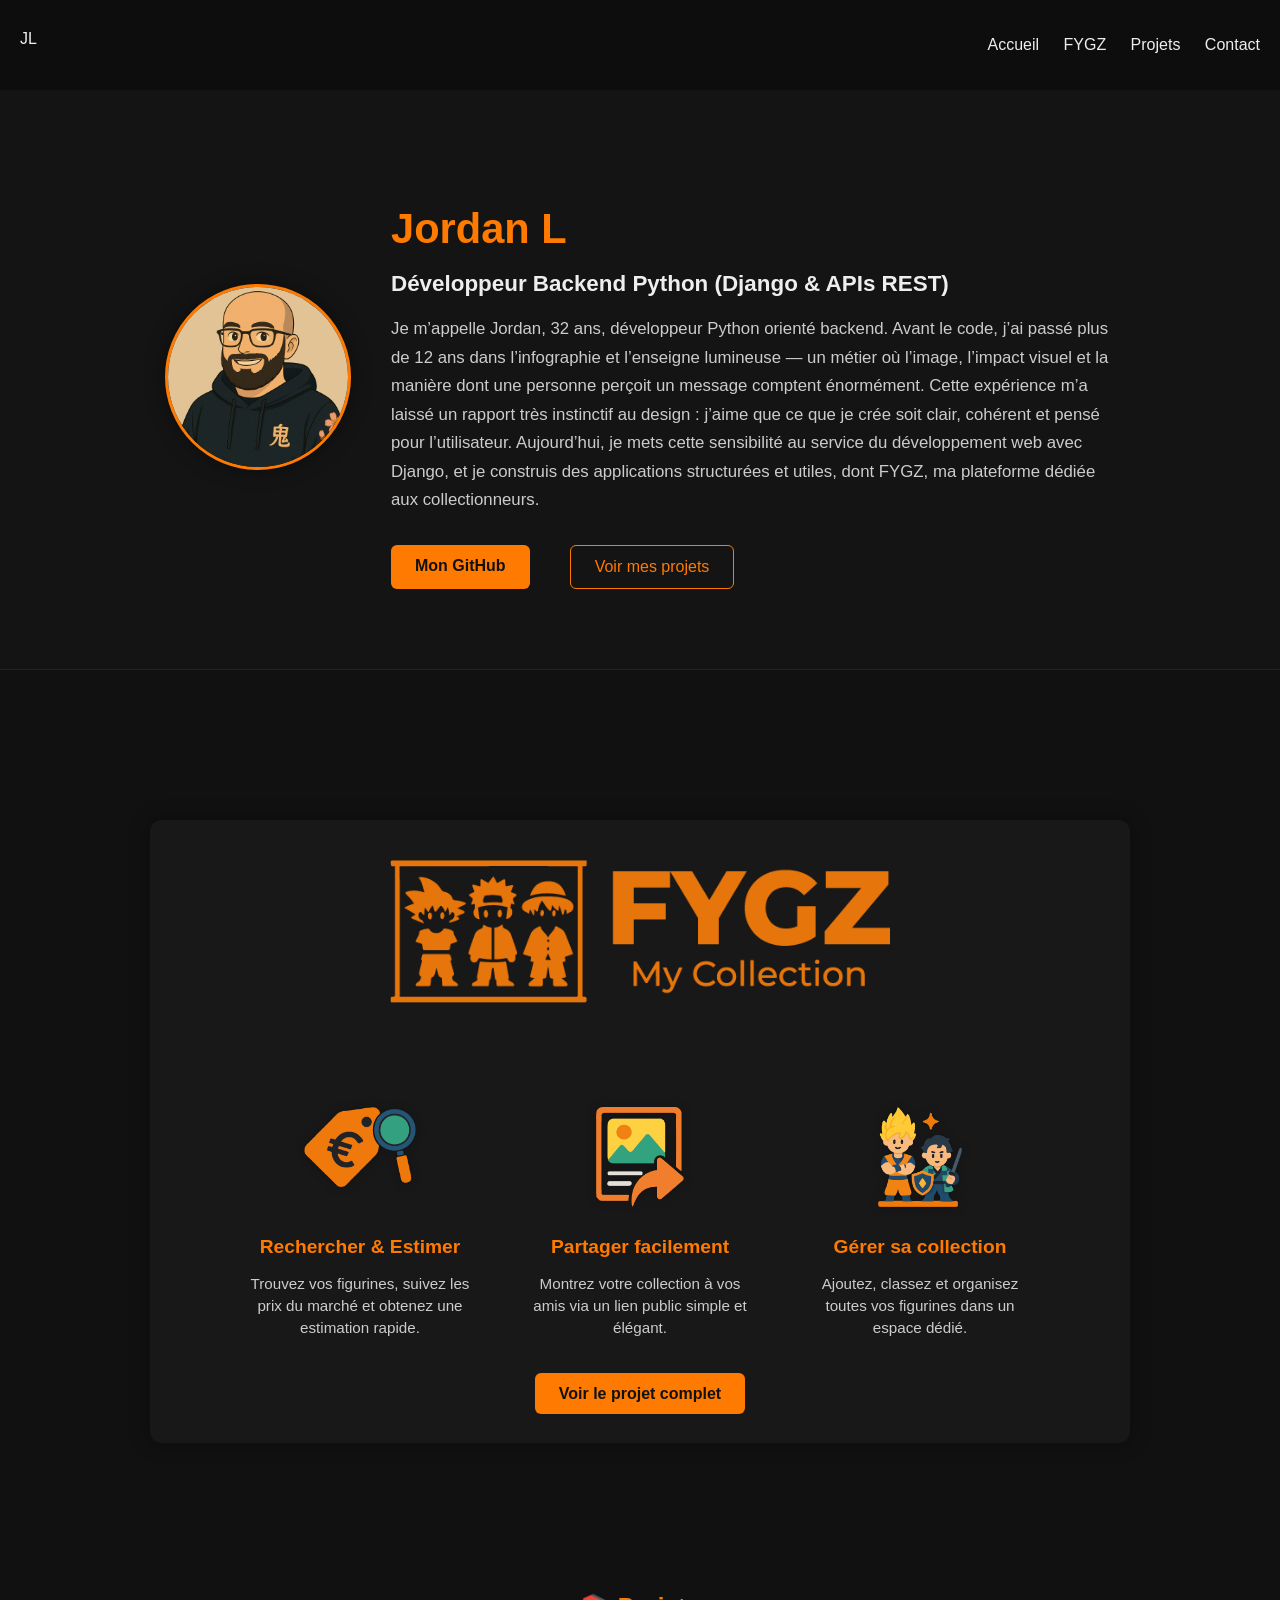
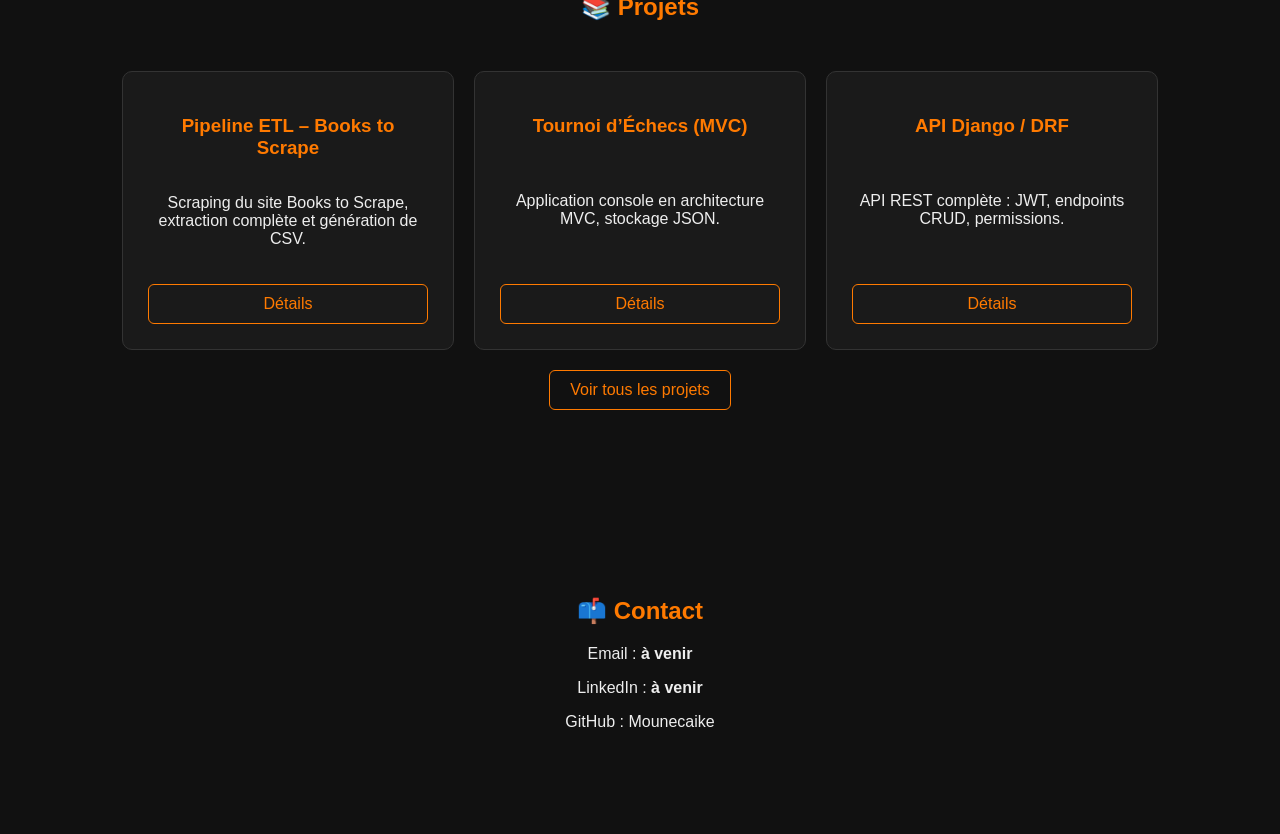
==== commit 2f127dd1: "feat: update portfolio layout and FYGZ section" ====
--- a/index.html
+++ b/index.html
@@ -1,122 +1,119 @@
 <!DOCTYPE html>
 <html lang="fr">
 <head>
-    <title>Portfolio de Jordan</title>
-    <meta charset="utf-8">
-    <meta name="viewport" content="width=device-width, initial-scale=1">
-    <link rel="stylesheet" href="https://cdn.jsdelivr.net/npm/bootstrap@5.1.3/dist/css/bootstrap.min.css" media="print" onload="this.media='all'">
-    <link rel="stylesheet" href="https://cdnjs.cloudflare.com/ajax/libs/font-awesome/6.0.0-beta3/css/all.min.css" media="print" onload="this.media='all'">
-    <link rel="stylesheet" href="style.css">
-    <meta
-    name="description"
-    content="portfolio qui à pour but de montrer les compétences apprise">
+    <meta charset="UTF-8">
+    <meta name="viewport" content="width=device-width, initial-scale=1.0">
+    <title>Jordan L – Développeur Backend Python</title>
+    <link rel="stylesheet" href="css/style.css">
 </head>
+
 <body>
+
+    <!-- Navigation -->
     <header>
-        <!-- navbar -->
-        <nav class="navbar navbar-expand-lg fixed-top navbar-dark navbarScroll">
-            <div class="container">
-                <h1>
-                    <a class="navbar-brand" href="index.html">Lachaume Jordan</a>
-                </h1>
-                <button class="navbar-toggler" type="button" data-bs-toggle="collapse"
-                    data-bs-target="#navbarSupportedContent" aria-controls="navbarSupportedContent" aria-expanded="false"
-                    aria-label="Toggle navigation">
-                    <span class="navbar-toggler-icon"></span>
-                </button>
-                <div class="collapse navbar-collapse" id="navbarSupportedContent">
-                    <ul class="navbar-nav ms-auto">
-                        <li class="nav-item">
-                            <a class="nav-link" href="#about">A propos</a>
-                        </li>
-                        <li class="nav-item">
-                            <a class="nav-link" href="#skills">Compétences</a>
-                        </li>
-                        <li class="nav-item">
-                            <a class="nav-link" href="#portfolio">Mes projets</a>
-                        </li>
-                        <li class="nav-item">
-                            <a class="nav-link" href="#contact">Contactez-moi</a>
-                        </li>
-                    </ul>
+        <nav class="navbar">
+            <div class="logo">JL</div>
+            <ul class="nav-links">
+                <li><a href="#hero">Accueil</a></li>
+                <li><a href="./pages/fygz.html">FYGZ</a></li>
+                <li><a href="./pages/projects.html">Projets</a></li>
+                <li><a href="#contact">Contact</a></li>
+            </ul>
+        </nav>
+    </header>
 
+    <section class="presentation">
+        <div class="presentation-wrapper">
+            <div class="presentation-image">
+                <img src="./assets/images/avatar.jpg" alt="Photo de jordan" />
+            </div>
+            <div class="presentation-content">
+                <h1>Jordan L</h1>
+                <h2>Développeur Backend Python (Django & APIs REST)</h2>
+                <p>
+                Je m’appelle Jordan, 32 ans, développeur Python orienté backend.
+                Avant le code, j’ai passé plus de 12 ans dans l’infographie et l’enseigne lumineuse — un métier où l’image, l’impact visuel et la manière dont une personne perçoit un message comptent énormément.
+                Cette expérience m’a laissé un rapport très instinctif au design : j’aime que ce que je crée soit clair, cohérent et pensé pour l’utilisateur.
+                Aujourd’hui, je mets cette sensibilité au service du développement web avec Django, et je construis des applications structurées et utiles, dont FYGZ, ma plateforme dédiée aux collectionneurs.
+                </p>
+                <div class="presentation-buttons">
+                    <a href="https://github.com/Mounecaike" target="_blank" class="btn">
+                        Mon GitHub
+                    </a>
+                    <a href="#projects" class="btn-secondary">
+                        Voir mes projets
+                    </a>
                 </div>
             </div>
-        </nav>
-    </header>
-    <main>
-        <!-- about section-->
-        <section class="about-container" id="about">
-            <div class="container-custom mt-4 pt-4">
-                <h2 class="text-center">A propos</h2>
-                <h3 class="text-center">Testeur QA junior</h3>
-                <div class="about row mt-4">
-                    <div class="col-lg-4">
-                        <img src="./assets/images/profil-picture.webp" class="imageAboutPage" alt="photo de profil">
-                    </div>
-                    <div class="about-text row mt-3">
-                        <p>
-                            Je m'appelle Jordan Lachaume et je suis testeur QA junior, passionné par l'amélioration continue des logiciels et des systèmes. Mon intérêt pour la qualité est né de mon envie de comprendre et d'optimiser les processus afin d'offrir une expérience utilisateur sans faille.  
-                        </p>
-                        <p>
-                            La liste des projets cités ci-dessous provient de la formation "Testeur Logiciel" d'OpenClassrooms. J'y ai appris les bases du code HTML, CSS et JavaScript, la gestion de projet, ainsi que la rédaction de rapports de test et de cahiers de recettes.  
-                        </p>
-                        <p>
-                            Toujours curieux et prêt à apprendre, je m'efforce de développer mes compétences en automatisation et en tests de sécurité, tout en mettant en avant ma rigueur et mon esprit d'analyse. Mon objectif est de contribuer à des projets innovants tout en garantissant une qualité optimale pour les utilisateurs finaux.  
-                        </p>
-                        <p>
-                            En dehors du travail, j'aime lire et jouer aux jeux vidéo.  
-                        </p>
-                    </div>
-                </div>
+        </div>
+    </section>
+
+<!-- Section fygz-->
+    <div class="project-card fygz-preview">
+        <img src="assets/images/Logo_Fygz_horizontal.png" class="logo-fygz">
+        <div class="fygz-features-icons">
+            <div class="feature-box">
+                <img src="assets/images/icon-search.png" alt="Recherche et estimation" class="icon-fygz-search">
+                <h4>Rechercher & Estimer</h4>
+                <p>
+                    Trouvez vos figurines, suivez les prix du marché et obtenez une estimation rapide.
+                </p>
             </div>
-            <div class="cv-btn">
-            <a href="./assets/files/CV.pdf" download="cv.pdf" class="btn-animated">
-                Télécharger le CV
-            </a>
+            <div class="feature-box">
+                <img src="assets/images/icon-share.png" alt="Partager sa collection" class="icon-fygz-share">
+                <h4>Partager facilement</h4>
+                <p>
+                    Montrez votre collection à vos amis via un lien public simple et élégant.
+                </p>
             </div>
-        </section>
-        <!-- skills section-->
-        <section id="skills">
-            <div class="title-container container">
-                <h2 class="text-center">Mes compétences</h2>
+            <div class="feature-box">
+                <img src="assets/images/icon-collection.png" alt="Gérer sa collection" class="icon-fygz-collection">
+                <h4>Gérer sa collection</h4>
+                <p>
+                    Ajoutez, classez et organisez toutes vos figurines dans un espace dédié.
+                </p>
             </div>
-        </section>
-        <!-- portfolio section-->
-        <section id="portfolio">
-            <div class="container mt-3 title-container">
-                <h2 class="text-center">Mes projets</h2>
+        </div>
+        <a href="pages/fygz.html" class="btn">Voir le projet complet</a>
+    </div>
+    <!-- Section Projets -->
+    <section id="projects" class="section">
+        <h2>📚 Projets</h2>
+
+        <div class="card-container">
+
+            <div class="card">
+                <h3>Pipeline ETL – Books to Scrape</h3>
+                <p>Scraping du site Books to Scrape, extraction complète et génération de CSV.</p>
+                <a href="pages/projects.html#etl" class="btn-secondary">Détails</a>
             </div>
-        </section>
-    </main>
-    <footer>
-    <!-- contact section-->
-        <section id="contact">
-            <div class="container mt-3 contactContent title-container ">
-                <h2 class="text-center">Contactez-moi</h2>
-                <div class="row contact-container">
-                    <div class="col-lg-4 mt-4 contactColumn">
-                        <a href="mailto:jo.custom42@gmail.com" aria-label="Envoyer un email à jo.custom42@gmail.com">
-                            <i class="fa-regular fa-envelope fa-4x"></i>
-                        </a>
-                        <p class="contact-title">Adresse email</p>
-                        <p>jo.custom42@gmail.com</p>
-                    </div>
-                    <div class="col-lg-4 mt-4 contactColumn">
-                        <a href="www.linkedin.com/in/jordan-lachaume-142993343" aria-label="Voir le profil LinkedIn de Lachaume Jordan">
-                            <i class="fa-brands fa-linkedin-in fa-4x"></i>
-                            </a>
-                            <p class="contact-title">LinkedIn</p>
-                        <p>Lachaume Jordan</p>
-                    </div>
-                </div>
+
+
+            <div class="card">
+                <h3>Tournoi d’Échecs (MVC)</h3>
+                <p>Application console en architecture MVC, stockage JSON.</p>
+                <a href="pages/projects.html#chess" class="btn-secondary">Détails</a>
             </div>
-        </section>
-    </footer>
-    <!-- load javascript after loading all html content -->    
-    <script src="https://cdn.jsdelivr.net/npm/bootstrap@5.3.0-alpha1/dist/js/bootstrap.bundle.min.js" defer></script>
-    <script src="script/script.js" defer></script>
 
+            <div class="card">
+                <h3>API Django / DRF</h3>
+                <p>API REST complète : JWT, endpoints CRUD, permissions.</p>
+                <a href="pages/projects.html#api" class="btn-secondary">Détails</a>
+            </div>
+
+        </div>
+
+        <a href="pages/projects.html" class="btn-secondary">Voir tous les projets</a>
+    </section>
+
+    <!-- Section Contact -->
+    <section id="contact" class="section">
+        <h2>📫 Contact</h2>
+        <p>Email : <strong>à venir</strong></p>
+        <p>LinkedIn : <strong>à venir</strong></p>
+        <p>GitHub : <a href="https://github.com/Mounecaike" target="_blank">Mounecaike</a></p>
+    </section>
+
+    <script src="script/script.js"></script>
 </body>
-
-</html>+</html>
--- a/css/style.css
+++ b/css/style.css
@@ -0,0 +1,407 @@
+/* ---------- GLOBAL ---------- */
+body {
+    margin: 0;
+    font-family: Arial, Helvetica, sans-serif;
+    background: #111;
+    color: #eee;
+}
+
+h1, h2, h3 {
+    color: #ff7a00;
+}
+
+a {
+    text-decoration: none;
+    color: inherit;
+}
+ .btn{
+    padding: 12px 24px;
+    background: #ff7a00;
+    color: #111;
+    border-radius: 6px;
+    font-weight: bold;
+    height: 20px;
+ }
+/* ---------- NAVBAR ---------- */
+.navbar {
+    display: flex;
+    justify-content: space-between;
+    padding: 20px;
+    background: #0d0d0d;
+}
+
+.nav-links li {
+    display: inline-block;
+    margin-left: 20px;
+}
+
+.nav-links a:hover {
+    color: #ff7a00;
+}
+.logo{
+    margin-top: 10px;
+}
+/* PRESENTATION SECTION */
+.presentation {
+    background: #141414;
+    padding: 80px 20px;
+    border-bottom: 1px solid #222;
+}
+.presentation-project {
+    display: flex;
+    flex-direction: column;
+    align-items: center;
+    background: #141414;
+    padding: 80px 20px;
+    border-bottom: 1px solid #222;
+}
+
+.presentation-wrapper {
+    max-width: 950px;
+    margin: 0 auto;
+    display: flex;
+    align-items: center;
+    gap: 40px;
+    flex-wrap: wrap;
+}
+
+/* Photo */
+.presentation-image img {
+    width: 180px;
+    height: 180px;
+    object-fit: cover;
+    border-radius: 100%;
+    border: 3px solid #ff7a00;
+    box-shadow: 0 0 20px rgb(0 0 0 / 0.4);
+}
+
+/* Texte */
+.presentation-content {
+    flex: 1;
+    min-width: 300px;
+}
+
+.presentation h1 {
+    font-size: 2.6rem;
+    color: #ff7a00;
+    margin-bottom: 10px;
+}
+
+.presentation h2 {
+    font-size: 1.4rem;
+    color: #eee;
+    margin-bottom: 18px;
+}
+
+.presentation p {
+    font-size: 1.05rem;
+    line-height: 1.7;
+    color: #ccc;
+    margin-bottom: 30px;
+}
+
+/* Boutons */
+.presentation-buttons {
+    display: flex;
+    align-items: center;
+    gap: 40px;
+}
+
+.presentation .btn {
+    padding: 12px 24px;
+    background: #ff7a00;
+    color: #111;
+    border-radius: 6px;
+    font-weight: bold;
+    height: 20px;
+}
+
+.presentation .btn-secondary {
+    padding: 12px 24px;
+    border: 1px solid #ff7a00;
+    border-radius: 6px;
+    color: #ff7a00;
+    margin-top: 0;
+}
+
+.presentation .btn-secondary:hover {
+    background: #ff7a00;
+    color: #111;
+    transition: 0.2s;
+}
+
+/* Responsive */
+@media (max-width: 700px) {
+    .presentation-wrapper {
+        text-align: center;
+        flex-direction: column;
+    }
+}
+
+.icon-fygz-search{
+    height: 80px;
+    margin-bottom: 20px;
+}
+.logo-fygz {
+    width: 500px;
+    margin-bottom:100px;
+}
+.logo-fygz-project {
+    width: 700px;
+    margin-bottom:100px;
+}
+
+/* FYGZ preview icons section */
+.fygz-preview {
+    text-align: center;
+}
+
+.fygz-features-icons {
+    display: flex;
+    justify-content: center;
+    gap: 50px;
+    flex-wrap: wrap;
+    margin-bottom: 30px;
+}
+
+.feature-box {
+    max-width: 230px;
+
+}
+
+.feature-box img {
+    min-height: 80px;
+    max-height: 100px;
+    filter: drop-shadow(0 0 5px rgba(0,0,0,0.25));
+}
+
+.feature-box h4 {
+    color: #ff7a00;
+    margin-bottom: 8px;
+    font-size: 1.2rem;
+}
+
+.feature-box p {
+    color: #ccc;
+    font-size: 0.95rem;
+    line-height: 1.45;
+}
+
+/* ---------- SECTIONS ---------- */
+.section {
+    padding: 80px 20px;
+    text-align: center;
+    margin-bottom: 7px;
+}
+
+.section ul {
+    list-style: disc;
+    padding-left: 40px;
+    color: #eee;
+    text-align: left;
+}
+
+.section li {
+    margin-bottom: 6px;
+}
+
+
+.label {
+    font-weight: bold;
+    color: #ff7a00;
+}
+
+
+/* ---------- PROJECT CARDS ---------- */
+.project-card {
+    background: #181818;          
+    max-width: 900px;             
+    margin:150px auto 50px;
+    padding: 40px;
+    border-radius: 12px;        
+    box-shadow: 0 0 20px rgba(0,0,0,0.35);
+}
+
+.project-card h2 {
+    text-align: center;
+    color: #ff7a00;
+    margin-bottom: 20px;
+}
+
+.project-card .intro {
+    text-align: center;
+    margin-bottom: 25px;
+    line-height: 1.6;
+}
+
+.project-card h3 {
+    margin-top: 30px;
+    margin-bottom: 15px;
+    text-align: left;
+    color: #ff7a00;
+}
+
+.project-card ul {
+    list-style: disc;
+    padding-left: 25px;
+    margin-bottom: 20px;
+}
+
+.project-card li {
+    margin-bottom: 8px;
+}
+
+.project-card .meta {
+    margin-top: 30px;
+    margin-bottom: 20px;
+    text-align: left;
+}
+
+.label {
+    font-weight: bold;
+    color: #ff7a00;
+}
+
+.link-label:hover {
+    color: #ff7a00;
+}
+.project-card-main {
+    background: #181818;          
+    max-width: 900px;             
+    margin:50px auto 100px;
+    padding: 40px;
+    border-radius: 12px;        
+    box-shadow: 0 0 20px rgba(0,0,0,0.35);
+}
+/* Effet hover discret */
+.project-card:hover {
+    background: #1c1c1c;
+    transition: 0.3s ease;
+}
+
+/* ---------- CARDS ---------- */
+.card-container {
+    display: flex;
+    gap: 20px;
+    justify-content: center;
+    flex-wrap: wrap;
+    margin-top: 50px;
+}
+
+.card {
+    display: flex;
+    flex-direction: column;
+    justify-content: space-between;
+    background: #1a1a1a;
+    padding: 25px;
+    width: 280px;
+    border-radius: 10px;
+    border: 1px solid #333;
+}
+
+.btn-secondary {
+    margin-top: 20px;
+    display: inline-block;
+    padding: 10px 20px;
+    border: 1px solid #ff7a00;
+    border-radius: 6px;
+    color: #ff7a00;
+}
+
+.btn-secondary:hover {
+    background: #ff7a00;
+    color: #111;
+}
+
+.btn-secondary-project {
+    margin: 0px 0px 0px 25px;
+    display: inline-block;
+    padding: 10px 20px;
+    border: 1px solid #ff7a00;
+    border-radius: 6px;
+    color: #ff7a00;
+
+}
+.btn-secondary-project:hover {
+    background: #ff7a00;
+    color: #111;
+}
+/* === FYGZ PAGE === */
+.placeholder-img {
+    background: #222;
+    border-radius: 10px;
+    padding: 40px;
+    text-align: center;
+    color: #555;
+    margin-top: 20px;
+}
+
+
+/* Responsive */
+@media (max-width: 769px) {
+    .presentation-wrapper {
+        text-align: center;
+        flex-direction: column;
+    }
+    .presentation-buttons{
+        justify-content: space-evenly;
+    }
+    .logo-fygz-project{
+        width: 400px;
+    }
+    .logo-fygz{
+        width: 400px;
+    }
+}
+
+@media (max-width : 426px){
+    .logo-fygz{
+        width: 300px;
+        margin: 0 auto 75px auto;
+    }
+    .icon-fygz-search{
+        max-width: auto;
+    }
+    .nav-links {
+    display: flex;
+    margin-left: 0;
+    margin-block-start: 0px;
+    padding-inline-start: 0;
+    }
+    .logo {
+        display: none;
+    }
+    .navbar{
+        justify-content: space-evenly;
+        margin-top: 15px;
+        margin-left: -20px;
+    }
+
+}
+
+@media (max-width: 330px){
+    .logo-fygz{
+        width: 250px;
+    }
+    .logo-fygz-project{
+        width: 250px;
+    }
+    .presentation .btn{
+        height: 30px;
+    }
+    .presentation{
+        padding: 80px 10px;
+    }
+    .project-card-main{
+        padding: 20px;
+    }
+    .btn-secondary-project{
+        margin-top: 25px;
+    }
+    .nav-links li{
+        margin-top: 15px;
+    }
+    .logo {
+        display: none;
+    }
+}
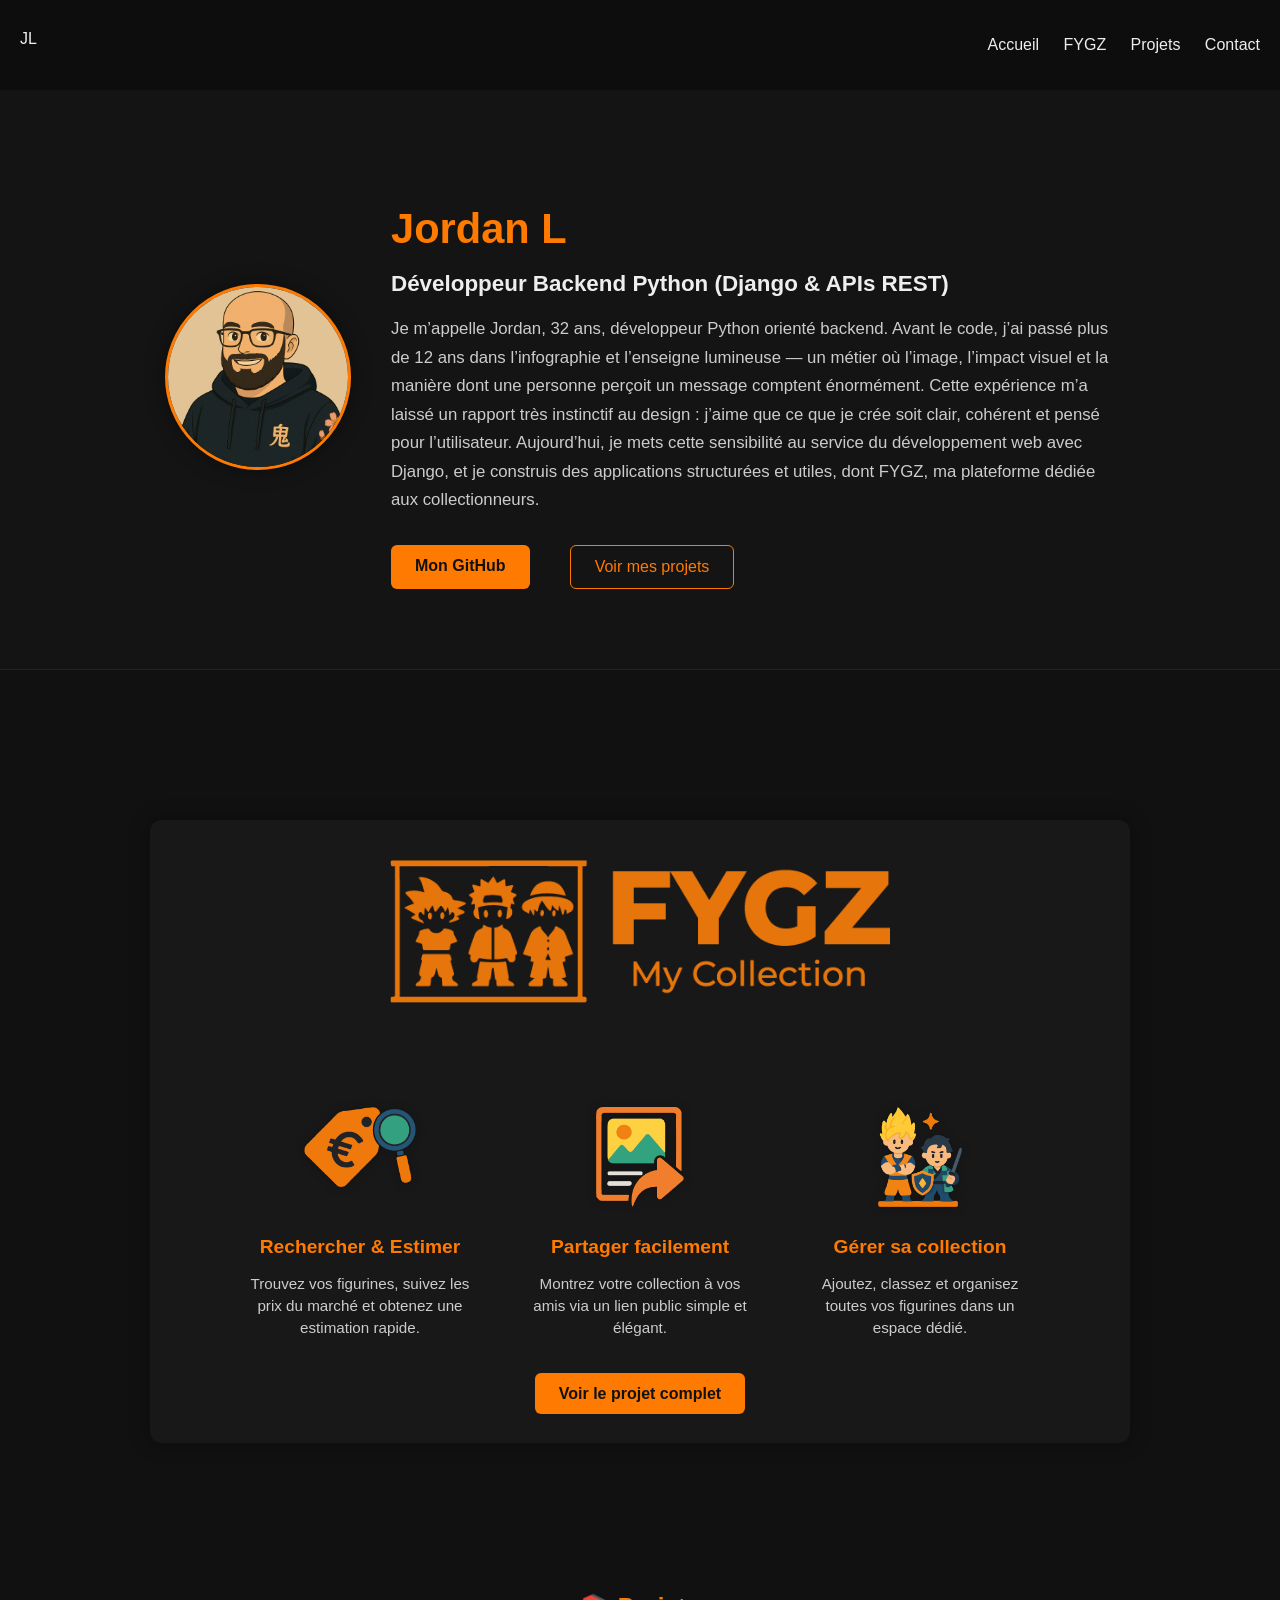
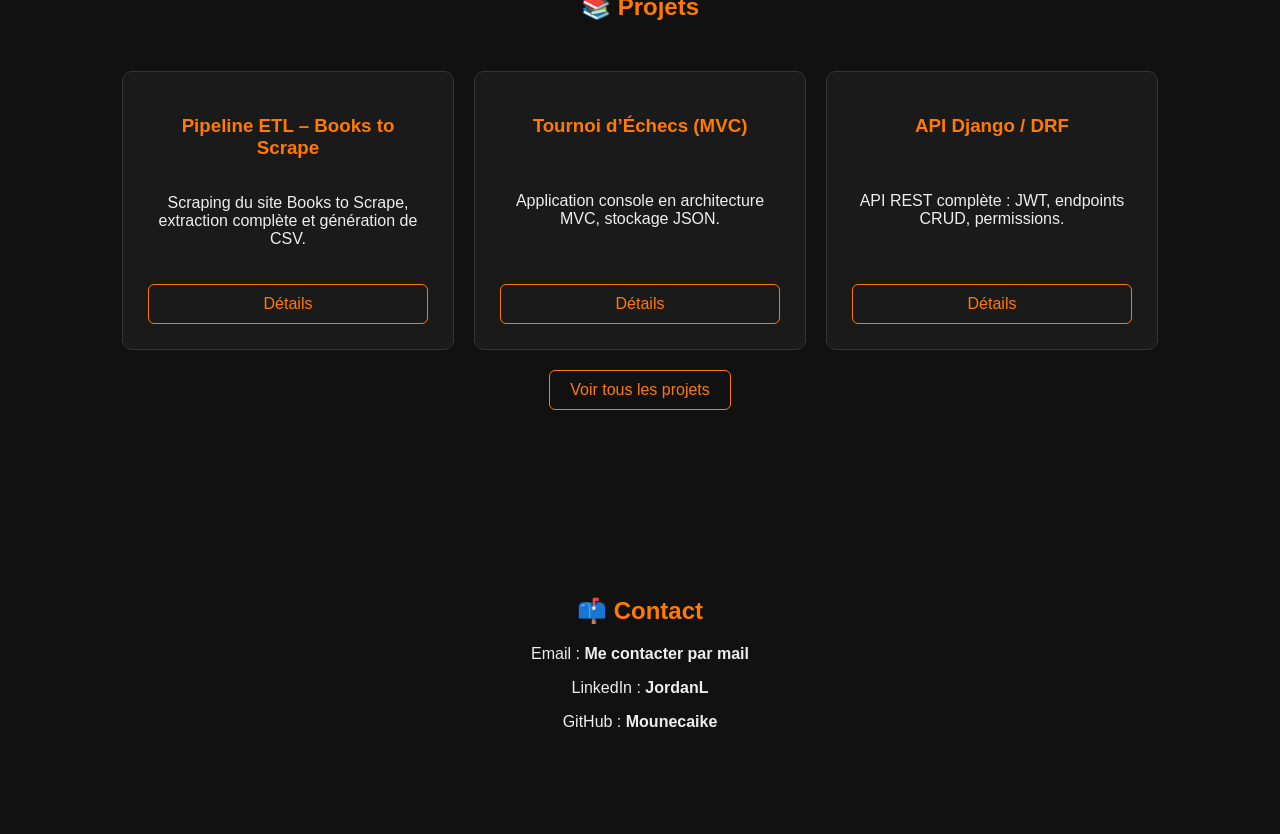
==== commit 58302179: "Update index.html" ====
--- a/index.html
+++ b/index.html
@@ -109,11 +109,11 @@
     <!-- Section Contact -->
     <section id="contact" class="section">
         <h2>📫 Contact</h2>
-        <p>Email : <strong>à venir</strong></p>
-        <p>LinkedIn : <strong>à venir</strong></p>
-        <p>GitHub : <a href="https://github.com/Mounecaike" target="_blank">Mounecaike</a></p>
+        <p>Email : <strong><a href="mailto:jo.custom42@gmail.com">Me contacter par mail</a></strong>
+</p>
+        <p>LinkedIn : <strong><a href="www.linkedin.com/in/jordan-lachaume-142993343" target="_blank">JordanL</a></strong>
+</p>
+        <p>GitHub : <strong><a href="https://github.com/Mounecaike" target="_blank">Mounecaike</a></strong></p>
     </section>
-
-    <script src="script/script.js"></script>
 </body>
 </html>
--- a/css/style.css
+++ b/css/style.css
@@ -354,7 +354,7 @@
     }
 }
 
-@media (max-width : 426px){
+@media (max-width : 476px){
     .logo-fygz{
         width: 300px;
         margin: 0 auto 75px auto;
